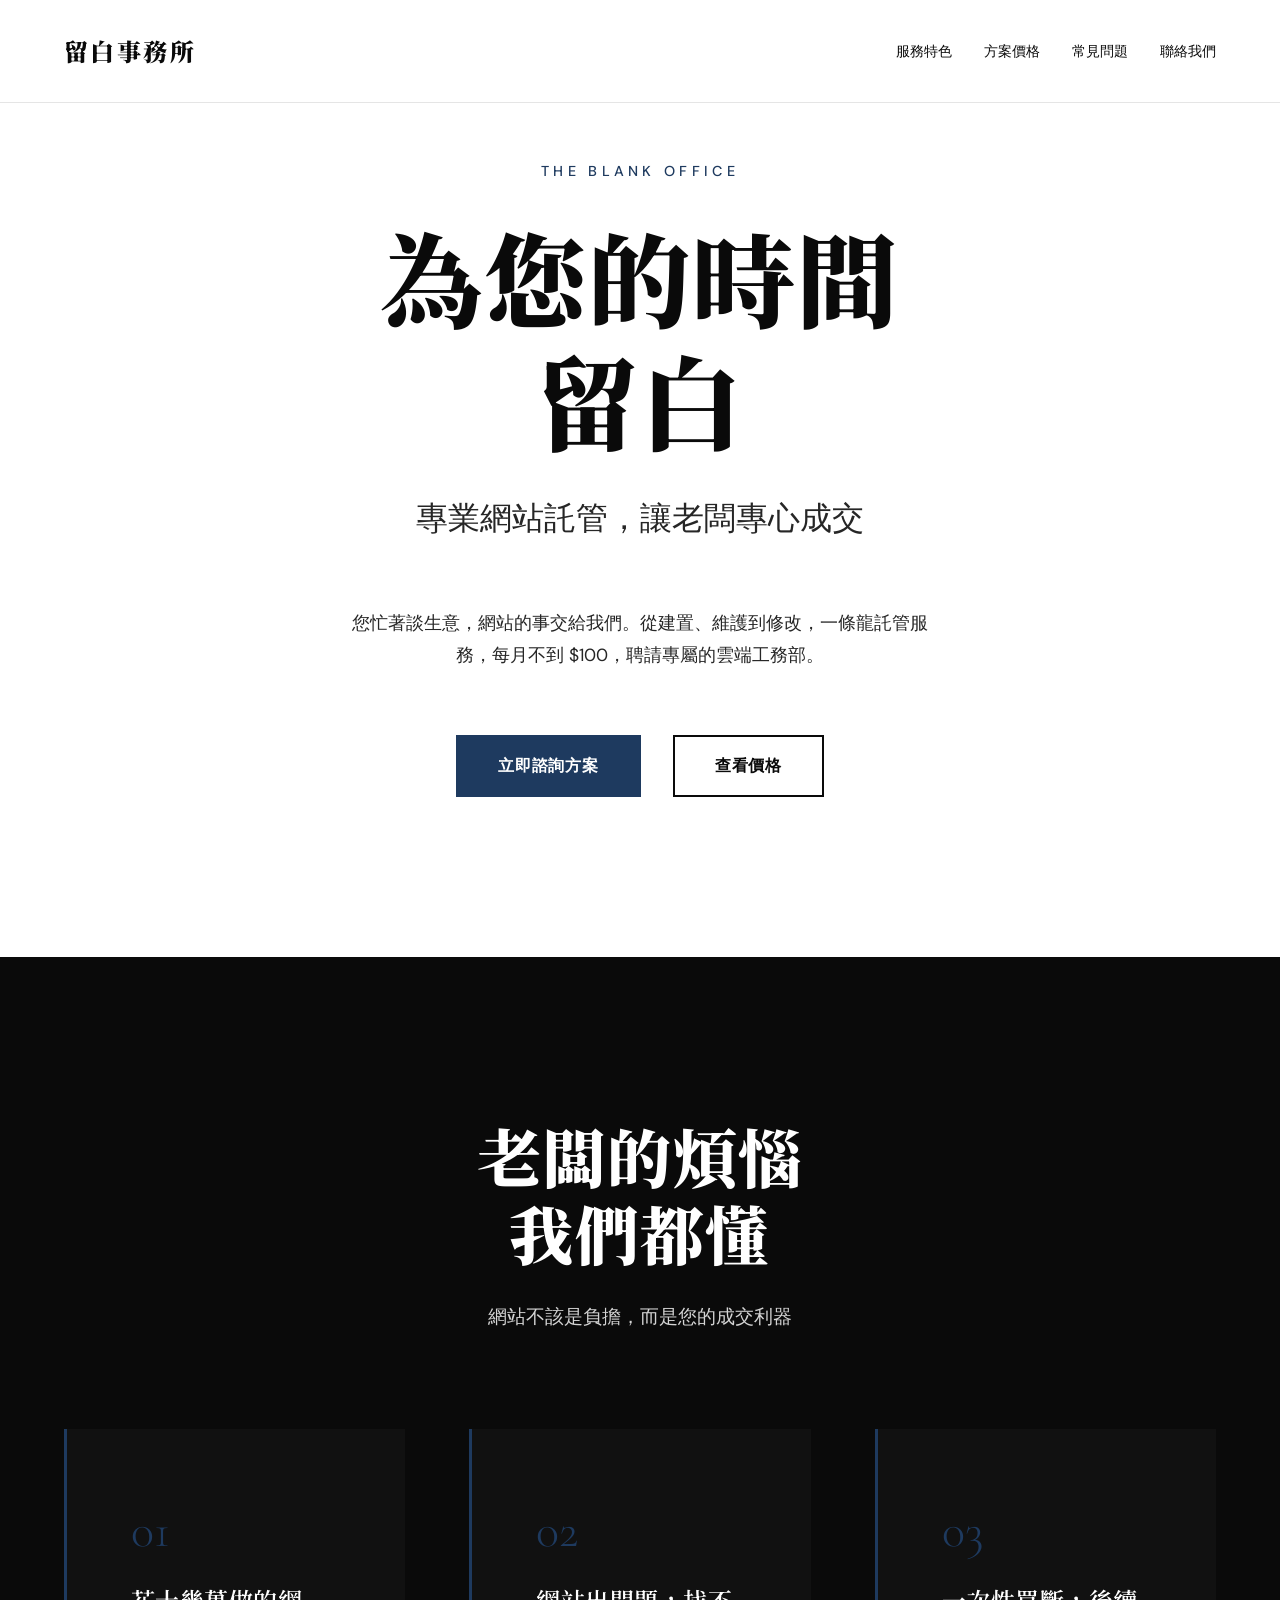
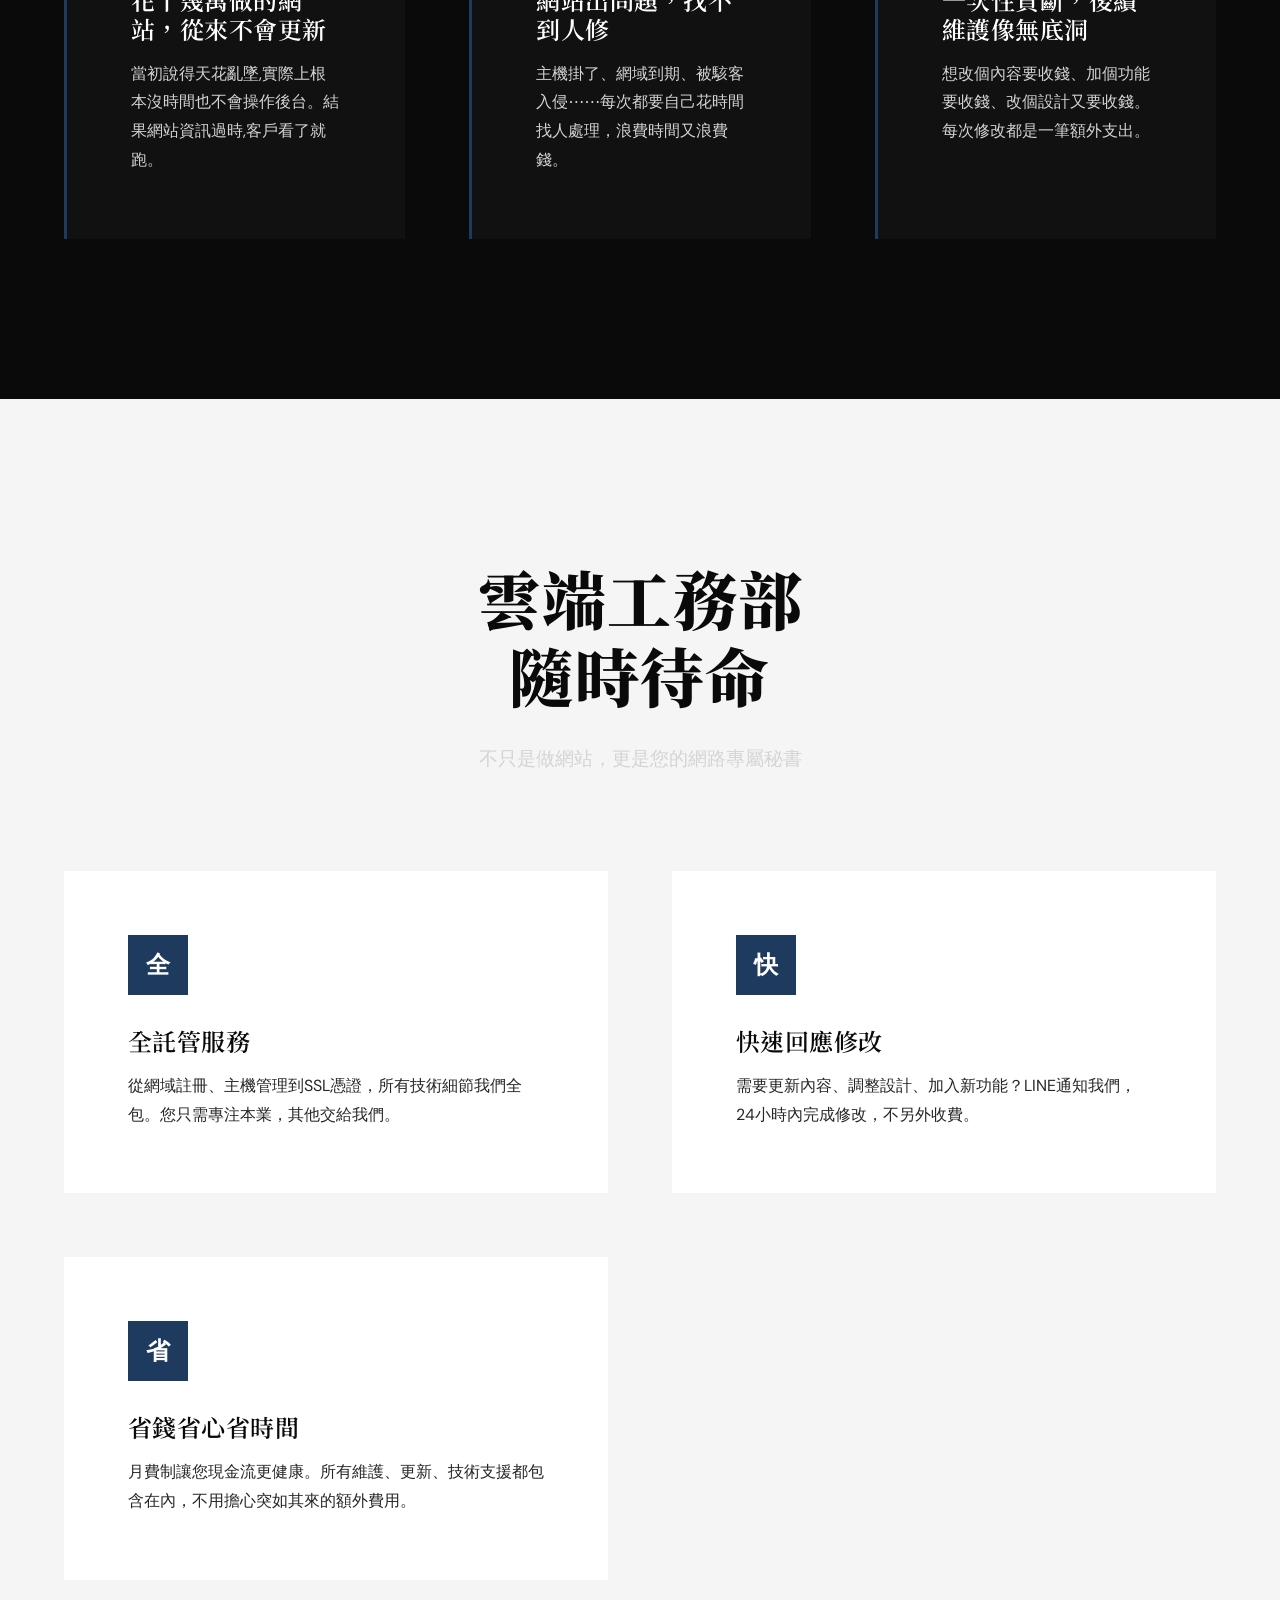
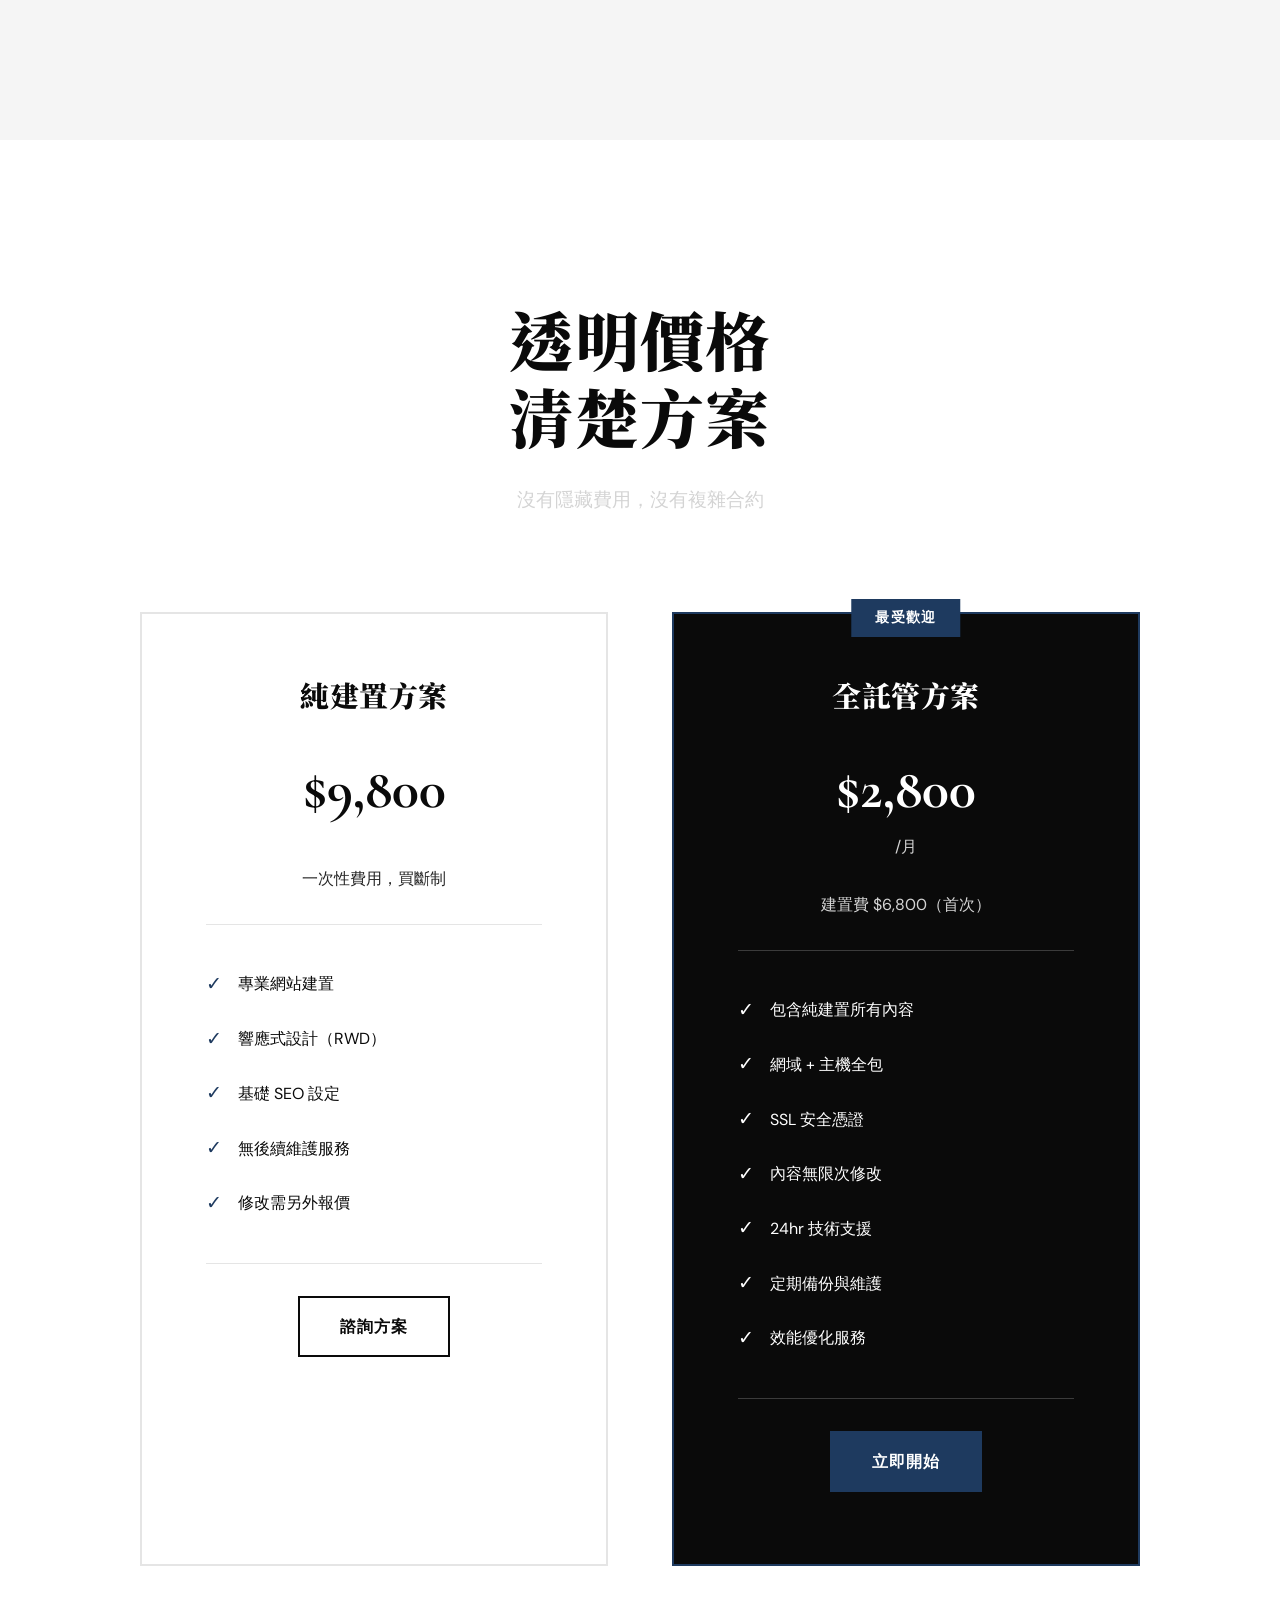
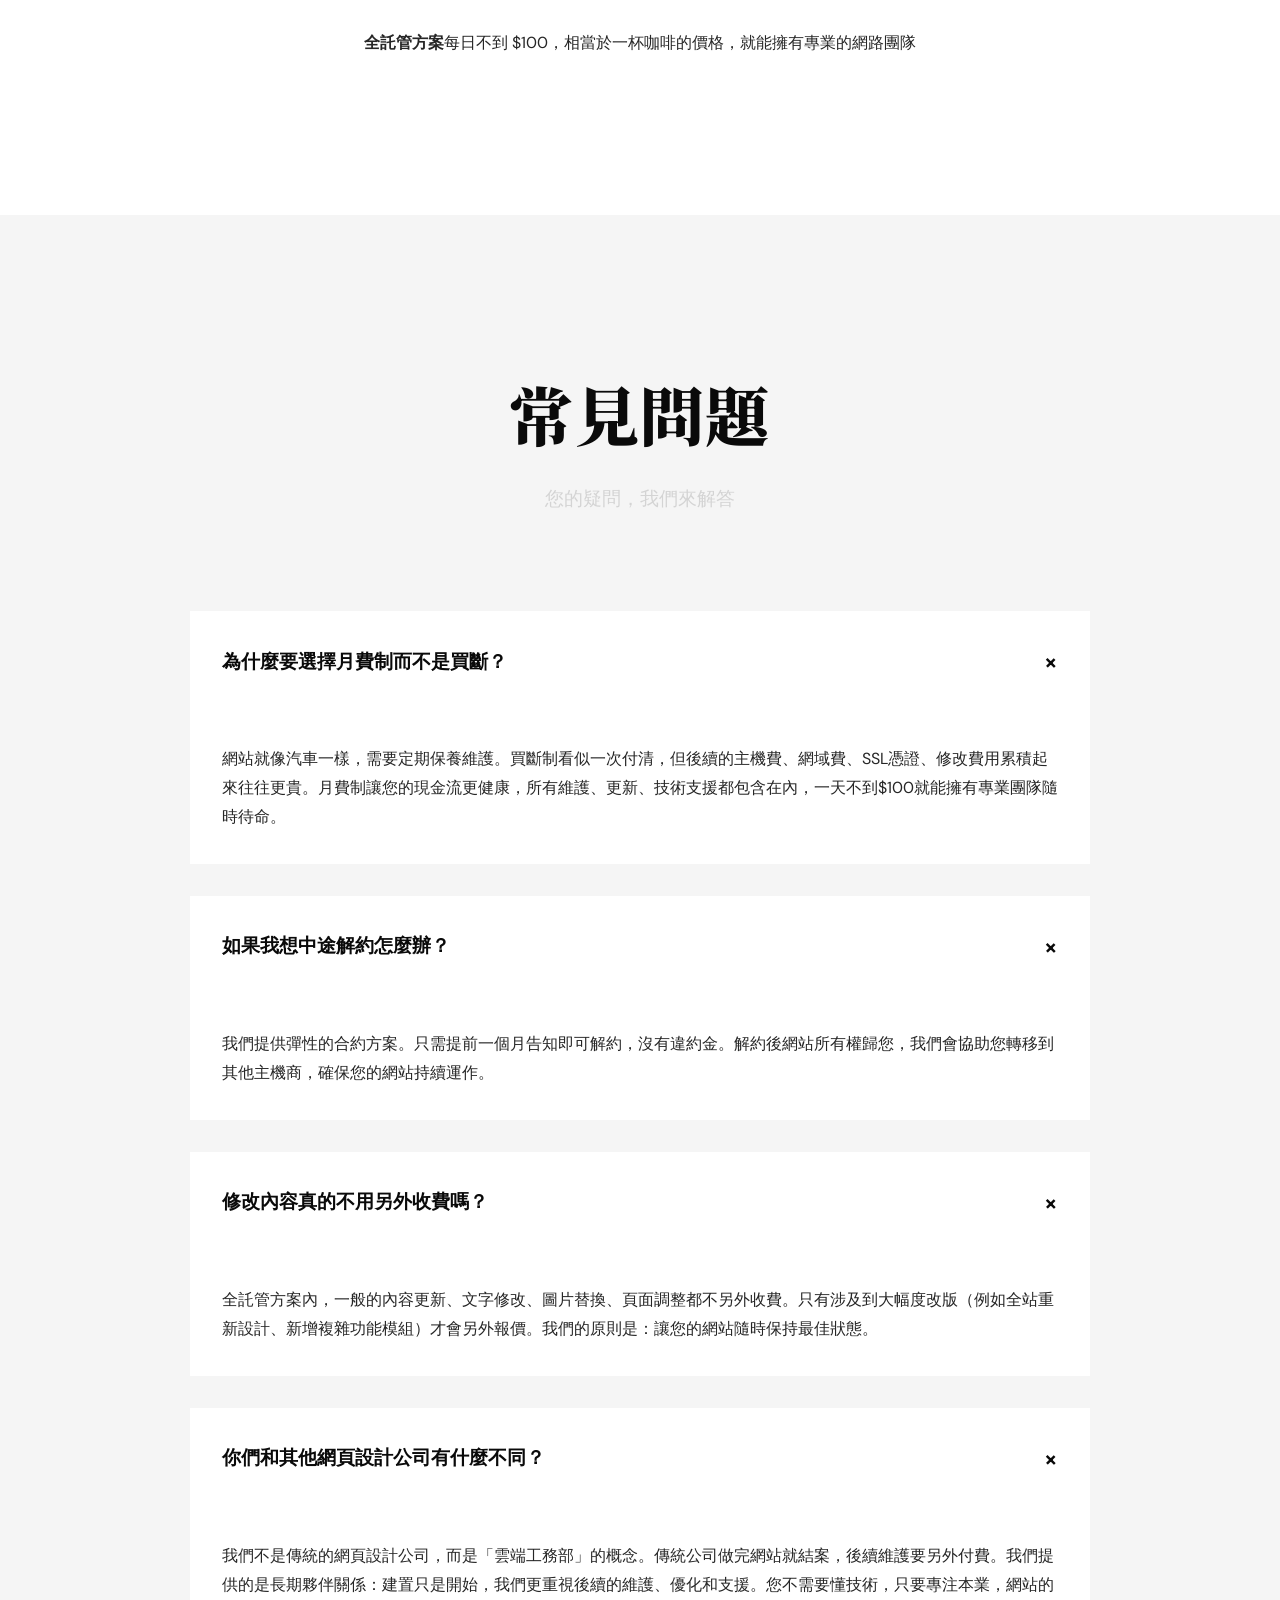
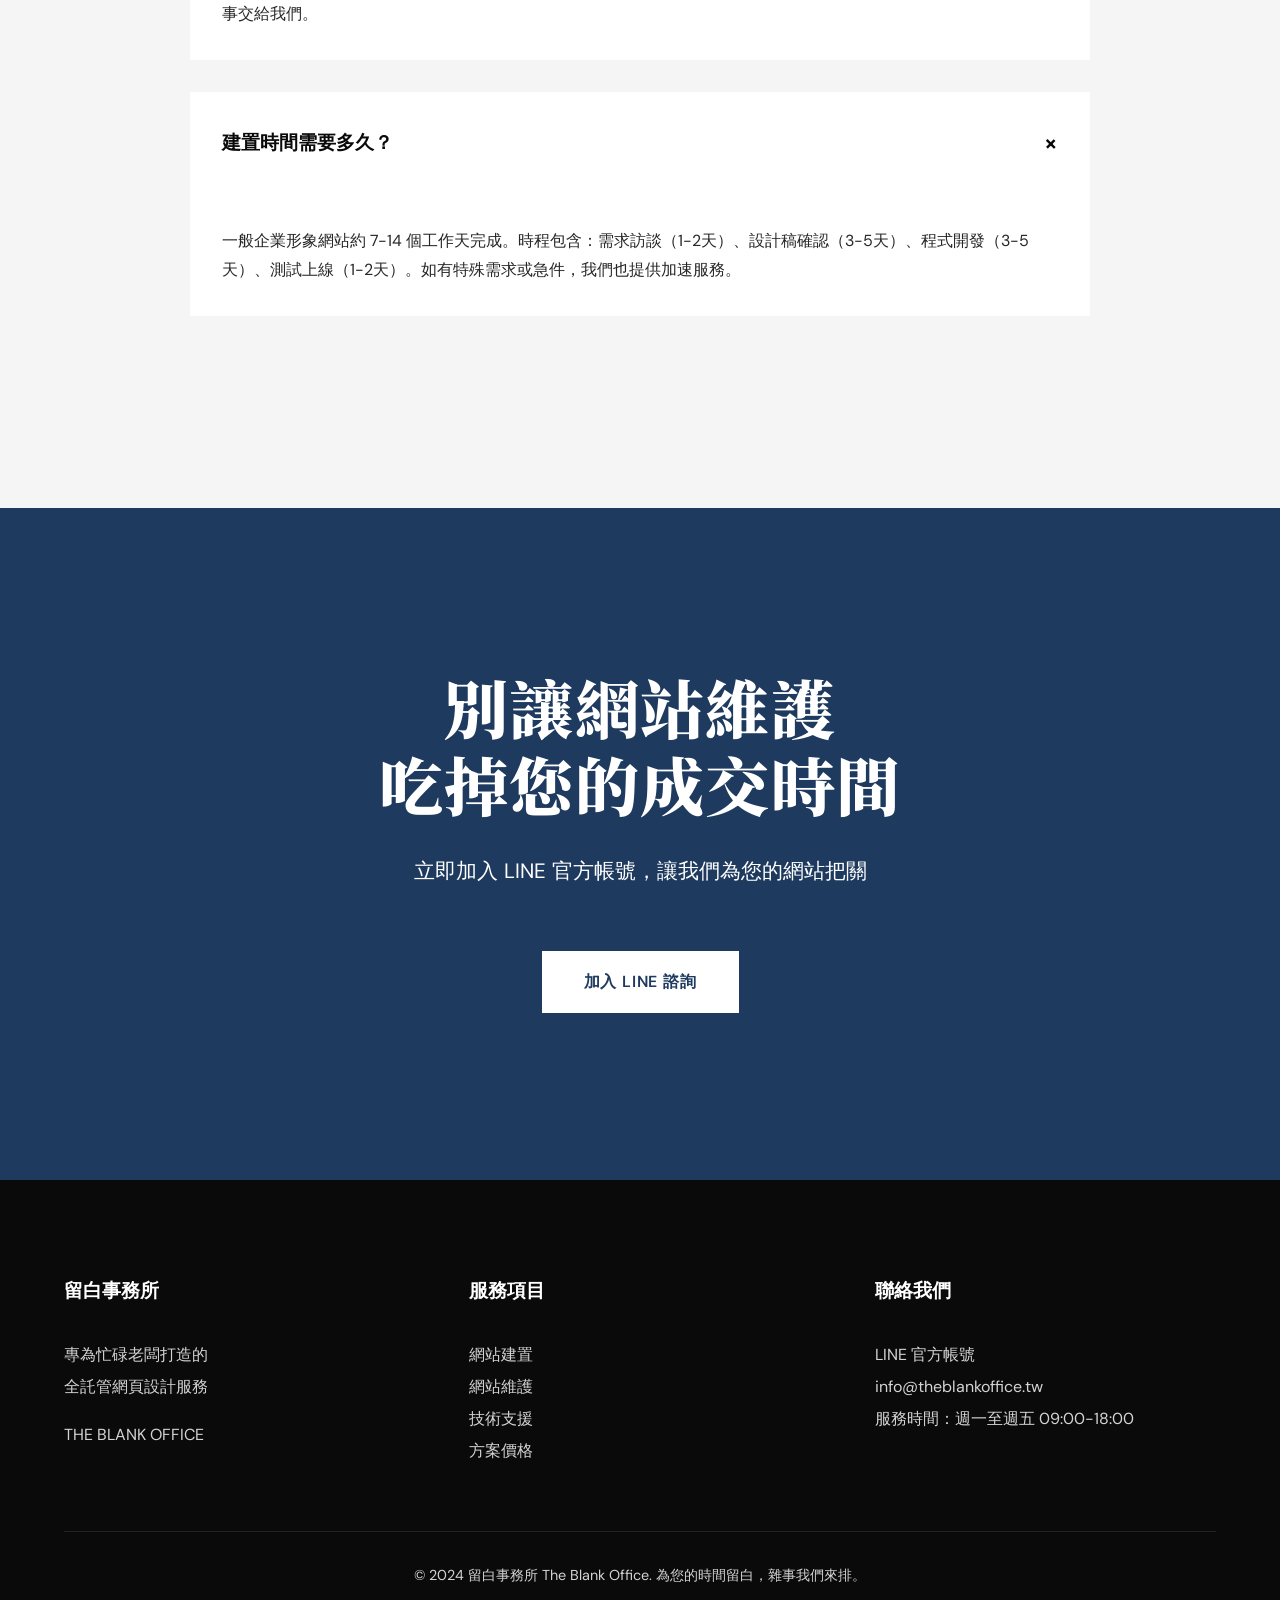
==== index.html @ f07aa5a8 "1 1" ====
<!DOCTYPE html>
<html lang="zh-TW">
<head>
    <meta charset="UTF-8">
    <meta name="viewport" content="width=device-width, initial-scale=1.0">
    <title>留白事務所 | 網頁設計 - 為您的時間留白</title>
    <meta name="description" content="專為忙碌老闆打造的全託管網頁設計服務。建置$6,800，月維護$2,800。您專注賺錢，網站雜事交給我們。">
    
    <!-- Fonts -->
    <link rel="preconnect" href="https://fonts.googleapis.com">
    <link rel="preconnect" href="https://fonts.gstatic.com" crossorigin>
    <link href="https://fonts.googleapis.com/css2?family=Cormorant+Garamond:wght@300;400;600&family=DM+Sans:wght@400;500;700&family=Noto+Serif+TC:wght@400;600;900&display=swap" rel="stylesheet">
    
    <style>
        :root {
            --color-white: #FFFFFF;
            --color-black: #0a0a0a;
            --color-gray-100: #f5f5f5;
            --color-gray-200: #e5e5e5;
            --color-gray-300: #d4d4d4;
            --color-gray-800: #262626;
            --color-navy: #1e3a5f;
            --color-navy-light: #2d5580;
            
            --font-display: 'Cormorant Garamond', 'Noto Serif TC', serif;
            --font-sans: 'DM Sans', system-ui, sans-serif;
            --font-zh: 'Noto Serif TC', serif;
            
            --spacing-xs: 0.5rem;
            --spacing-sm: 1rem;
            --spacing-md: 2rem;
            --spacing-lg: 4rem;
            --spacing-xl: 6rem;
            --spacing-2xl: 10rem;
        }
        
        * {
            margin: 0;
            padding: 0;
            box-sizing: border-box;
        }
        
        html {
            scroll-behavior: smooth;
        }
        
        body {
            font-family: var(--font-sans);
            background: var(--color-white);
            color: var(--color-black);
            line-height: 1.6;
            overflow-x: hidden;
        }
        
        /* Typography */
        h1, h2, h3 {
            font-family: var(--font-zh);
            font-weight: 900;
            line-height: 1.2;
            letter-spacing: 0.02em;
        }
        
        .serif {
            font-family: var(--font-display);
        }
        
        /* Navigation */
        nav {
            position: fixed;
            top: 0;
            left: 0;
            right: 0;
            z-index: 1000;
            padding: var(--spacing-md) var(--spacing-lg);
            background: var(--color-white);
            border-bottom: 1px solid var(--color-gray-200);
            backdrop-filter: blur(10px);
            background: rgba(255, 255, 255, 0.95);
            transition: all 0.3s ease;
        }
        
        nav.scrolled {
            padding: var(--spacing-sm) var(--spacing-lg);
            box-shadow: 0 2px 20px rgba(0, 0, 0, 0.05);
        }
        
        .nav-container {
            max-width: 1400px;
            margin: 0 auto;
            display: flex;
            justify-content: space-between;
            align-items: center;
        }
        
        .logo {
            font-size: 1.5rem;
            font-weight: 900;
            font-family: var(--font-zh);
            color: var(--color-black);
            text-decoration: none;
            letter-spacing: 0.1em;
        }
        
        .nav-links {
            display: flex;
            gap: var(--spacing-md);
            list-style: none;
        }
        
        .nav-links a {
            color: var(--color-black);
            text-decoration: none;
            font-size: 0.9rem;
            font-weight: 500;
            transition: color 0.3s ease;
            position: relative;
        }
        
        .nav-links a::after {
            content: '';
            position: absolute;
            bottom: -4px;
            left: 0;
            width: 0;
            height: 1px;
            background: var(--color-navy);
            transition: width 0.3s ease;
        }
        
        .nav-links a:hover::after {
            width: 100%;
        }
        
        /* Hero Section */
        .hero {
            min-height: 100vh;
            display: flex;
            align-items: center;
            justify-content: center;
            padding: var(--spacing-2xl) var(--spacing-lg);
            position: relative;
            background: var(--color-white);
        }
        
        .hero-content {
            max-width: 1200px;
            text-align: center;
            animation: fadeInUp 1.2s ease;
        }
        
        .hero-subtitle {
            font-size: 0.9rem;
            letter-spacing: 0.3em;
            text-transform: uppercase;
            color: var(--color-navy);
            margin-bottom: var(--spacing-md);
            font-weight: 500;
            opacity: 0;
            animation: fadeIn 1s ease 0.3s forwards;
        }
        
        .hero h1 {
            font-size: clamp(3rem, 8vw, 7rem);
            margin-bottom: var(--spacing-md);
            opacity: 0;
            animation: fadeIn 1s ease 0.6s forwards;
        }
        
        .hero-tagline {
            font-size: clamp(1.2rem, 2.5vw, 2rem);
            color: var(--color-gray-800);
            margin-bottom: var(--spacing-lg);
            font-weight: 300;
            max-width: 800px;
            margin-left: auto;
            margin-right: auto;
            opacity: 0;
            animation: fadeIn 1s ease 0.9s forwards;
        }
        
        .hero-description {
            font-size: 1.1rem;
            color: var(--color-gray-800);
            max-width: 600px;
            margin: 0 auto var(--spacing-lg);
            line-height: 1.8;
            opacity: 0;
            animation: fadeIn 1s ease 1.2s forwards;
        }
        
        .cta-container {
            display: flex;
            gap: var(--spacing-md);
            justify-content: center;
            flex-wrap: wrap;
            opacity: 0;
            animation: fadeIn 1s ease 1.5s forwards;
        }
        
        .btn {
            padding: 1rem 2.5rem;
            font-size: 1rem;
            font-weight: 600;
            text-decoration: none;
            border-radius: 0;
            transition: all 0.4s ease;
            display: inline-block;
            position: relative;
            overflow: hidden;
            letter-spacing: 0.05em;
        }
        
        .btn-primary {
            background: var(--color-navy);
            color: var(--color-white);
            border: 2px solid var(--color-navy);
        }
        
        .btn-primary::before {
            content: '';
            position: absolute;
            top: 0;
            left: -100%;
            width: 100%;
            height: 100%;
            background: var(--color-black);
            transition: left 0.4s ease;
            z-index: -1;
        }
        
        .btn-primary:hover::before {
            left: 0;
        }
        
        .btn-secondary {
            background: transparent;
            color: var(--color-black);
            border: 2px solid var(--color-black);
        }
        
        .btn-secondary:hover {
            background: var(--color-black);
            color: var(--color-white);
        }
        
        /* Pain Points Section */
        .pain-points {
            padding: var(--spacing-2xl) var(--spacing-lg);
            background: var(--color-black);
            color: var(--color-white);
        }
        
        .section-container {
            max-width: 1200px;
            margin: 0 auto;
        }
        
        .section-header {
            text-align: center;
            margin-bottom: var(--spacing-xl);
        }
        
        .section-title {
            font-size: clamp(2.5rem, 5vw, 4rem);
            margin-bottom: var(--spacing-md);
        }
        
        .section-subtitle {
            font-size: 1.2rem;
            color: var(--color-gray-300);
            max-width: 700px;
            margin: 0 auto;
        }
        
        .pain-grid {
            display: grid;
            grid-template-columns: repeat(auto-fit, minmax(300px, 1fr));
            gap: var(--spacing-lg);
            margin-top: var(--spacing-xl);
        }
        
        .pain-item {
            padding: var(--spacing-lg);
            background: rgba(255, 255, 255, 0.03);
            border-left: 3px solid var(--color-navy);
            transition: all 0.3s ease;
        }
        
        .pain-item:hover {
            background: rgba(255, 255, 255, 0.06);
            transform: translateX(10px);
        }
        
        .pain-number {
            font-family: var(--font-display);
            font-size: 3rem;
            font-weight: 300;
            color: var(--color-navy);
            margin-bottom: var(--spacing-sm);
        }
        
        .pain-item h3 {
            font-size: 1.5rem;
            margin-bottom: var(--spacing-sm);
            font-weight: 600;
        }
        
        .pain-item p {
            color: var(--color-gray-300);
            line-height: 1.8;
        }
        
        /* Features Section */
        .features {
            padding: var(--spacing-2xl) var(--spacing-lg);
            background: var(--color-gray-100);
        }
        
        .features-grid {
            display: grid;
            grid-template-columns: repeat(auto-fit, minmax(350px, 1fr));
            gap: var(--spacing-lg);
            margin-top: var(--spacing-xl);
        }
        
        .feature-card {
            background: var(--color-white);
            padding: var(--spacing-lg);
            position: relative;
            transition: all 0.4s ease;
        }
        
        .feature-card::before {
            content: '';
            position: absolute;
            top: 0;
            left: 0;
            width: 3px;
            height: 0;
            background: var(--color-navy);
            transition: height 0.4s ease;
        }
        
        .feature-card:hover::before {
            height: 100%;
        }
        
        .feature-card:hover {
            transform: translateY(-5px);
            box-shadow: 0 20px 40px rgba(0, 0, 0, 0.1);
        }
        
        .feature-icon {
            width: 60px;
            height: 60px;
            background: var(--color-navy);
            color: var(--color-white);
            display: flex;
            align-items: center;
            justify-content: center;
            font-size: 1.5rem;
            margin-bottom: var(--spacing-md);
            font-weight: 900;
        }
        
        .feature-card h3 {
            font-size: 1.5rem;
            margin-bottom: var(--spacing-sm);
            font-weight: 600;
        }
        
        .feature-card p {
            color: var(--color-gray-800);
            line-height: 1.8;
        }
        
        /* Pricing Section */
        .pricing {
            padding: var(--spacing-2xl) var(--spacing-lg);
            background: var(--color-white);
        }
        
        .pricing-grid {
            display: grid;
            grid-template-columns: repeat(auto-fit, minmax(320px, 1fr));
            gap: var(--spacing-lg);
            margin-top: var(--spacing-xl);
            max-width: 1000px;
            margin-left: auto;
            margin-right: auto;
        }
        
        .pricing-card {
            background: var(--color-white);
            border: 2px solid var(--color-gray-200);
            padding: var(--spacing-lg);
            position: relative;
            transition: all 0.4s ease;
        }
        
        .pricing-card.featured {
            border-color: var(--color-navy);
            background: var(--color-black);
            color: var(--color-white);
            transform: scale(1.05);
        }
        
        .pricing-card:hover {
            border-color: var(--color-navy);
            box-shadow: 0 20px 60px rgba(0, 0, 0, 0.15);
        }
        
        .pricing-badge {
            position: absolute;
            top: -15px;
            left: 50%;
            transform: translateX(-50%);
            background: var(--color-navy);
            color: var(--color-white);
            padding: 0.5rem 1.5rem;
            font-size: 0.85rem;
            font-weight: 600;
            letter-spacing: 0.1em;
        }
        
        .pricing-card h3 {
            font-size: 1.8rem;
            margin-bottom: var(--spacing-sm);
            text-align: center;
        }
        
        .pricing-amount {
            text-align: center;
            margin: var(--spacing-md) 0;
        }
        
        .price-main {
            font-size: 3.5rem;
            font-weight: 900;
            font-family: var(--font-display);
        }
        
        .price-period {
            font-size: 1rem;
            color: var(--color-gray-800);
        }
        
        .pricing-card.featured .price-period {
            color: var(--color-gray-300);
        }
        
        .price-setup {
            text-align: center;
            font-size: 1rem;
            color: var(--color-gray-800);
            margin-bottom: var(--spacing-md);
        }
        
        .pricing-card.featured .price-setup {
            color: var(--color-gray-300);
        }
        
        .pricing-features {
            list-style: none;
            margin: var(--spacing-md) 0;
            padding: var(--spacing-md) 0;
            border-top: 1px solid var(--color-gray-200);
            border-bottom: 1px solid var(--color-gray-200);
        }
        
        .pricing-card.featured .pricing-features {
            border-color: rgba(255, 255, 255, 0.2);
        }
        
        .pricing-features li {
            padding: 0.75rem 0;
            display: flex;
            align-items: center;
            gap: var(--spacing-sm);
        }
        
        .pricing-features li::before {
            content: '✓';
            color: var(--color-navy);
            font-weight: bold;
            font-size: 1.2rem;
        }
        
        .pricing-card.featured .pricing-features li::before {
            color: var(--color-white);
        }
        
        .pricing-cta {
            margin-top: var(--spacing-md);
            text-align: center;
        }
        
        /* FAQ Section */
        .faq {
            padding: var(--spacing-2xl) var(--spacing-lg);
            background: var(--color-gray-100);
        }
        
        .faq-container {
            max-width: 900px;
            margin: 0 auto;
        }
        
        .faq-item {
            background: var(--color-white);
            margin-bottom: var(--spacing-md);
            overflow: hidden;
        }
        
        .faq-question {
            padding: var(--spacing-md);
            font-size: 1.2rem;
            font-weight: 600;
            cursor: pointer;
            display: flex;
            justify-content: space-between;
            align-items: center;
            transition: all 0.3s ease;
            user-select: none;
        }
        
        .faq-question:hover {
            background: var(--color-gray-100);
        }
        
        .faq-toggle {
            font-size: 1.5rem;
            transition: transform 0.3s ease;
        }
        
        .faq-item.active .faq-toggle {
            transform: rotate(45deg);
        }
        
        .faq-answer {
            max-height: 0;
            overflow: hidden;
            transition: max-height 0.3s ease, padding 0.3s ease;
            padding: 0 var(--spacing-md);
            color: var(--color-gray-800);
            line-height: 1.8;
        }
        
        .faq-item.active .faq-answer {
            max-height: 500px;
            padding: var(--spacing-md);
        }
        
        /* CTA Section */
        .cta-section {
            padding: var(--spacing-2xl) var(--spacing-lg);
            background: var(--color-navy);
            color: var(--color-white);
            text-align: center;
        }
        
        .cta-section h2 {
            font-size: clamp(2.5rem, 5vw, 4rem);
            margin-bottom: var(--spacing-md);
        }
        
        .cta-section p {
            font-size: 1.3rem;
            margin-bottom: var(--spacing-lg);
            max-width: 700px;
            margin-left: auto;
            margin-right: auto;
        }
        
        .btn-white {
            background: var(--color-white);
            color: var(--color-navy);
            border: 2px solid var(--color-white);
        }
        
        .btn-white:hover {
            background: transparent;
            color: var(--color-white);
        }
        
        /* Footer */
        footer {
            background: var(--color-black);
            color: var(--color-white);
            padding: var(--spacing-xl) var(--spacing-lg) var(--spacing-md);
        }
        
        .footer-content {
            max-width: 1200px;
            margin: 0 auto;
            display: grid;
            grid-template-columns: repeat(auto-fit, minmax(250px, 1fr));
            gap: var(--spacing-lg);
            margin-bottom: var(--spacing-lg);
        }
        
        .footer-section h4 {
            font-size: 1.2rem;
            margin-bottom: var(--spacing-md);
            font-weight: 600;
        }
        
        .footer-section p,
        .footer-section a {
            color: var(--color-gray-300);
            text-decoration: none;
            line-height: 2;
            transition: color 0.3s ease;
        }
        
        .footer-section a:hover {
            color: var(--color-white);
        }
        
        .footer-bottom {
            text-align: center;
            padding-top: var(--spacing-md);
            border-top: 1px solid rgba(255, 255, 255, 0.1);
            color: var(--color-gray-300);
            font-size: 0.9rem;
        }
        
        /* Animations */
        @keyframes fadeIn {
            from {
                opacity: 0;
                transform: translateY(20px);
            }
            to {
                opacity: 1;
                transform: translateY(0);
            }
        }
        
        @keyframes fadeInUp {
            from {
                opacity: 0;
                transform: translateY(30px);
            }
            to {
                opacity: 1;
                transform: translateY(0);
            }
        }
        
        /* Scroll Reveal */
        .reveal {
            opacity: 0;
            transform: translateY(50px);
            transition: all 0.8s ease;
        }
        
        .reveal.active {
            opacity: 1;
            transform: translateY(0);
        }
        
        /* Responsive */
        @media (max-width: 768px) {
            :root {
                --spacing-lg: 2rem;
                --spacing-xl: 3rem;
                --spacing-2xl: 5rem;
            }
            
            nav {
                padding: var(--spacing-sm) var(--spacing-md);
            }
            
            .nav-links {
                display: none;
            }
            
            .hero {
                padding: var(--spacing-xl) var(--spacing-md);
            }
            
            .pricing-card.featured {
                transform: scale(1);
            }
            
            .pain-grid,
            .features-grid,
            .pricing-grid {
                grid-template-columns: 1fr;
            }
        }
    </style>
</head>
<body>
    <!-- Navigation -->
    <nav id="navbar">
        <div class="nav-container">
            <a href="#" class="logo">留白事務所</a>
            <ul class="nav-links">
                <li><a href="#features">服務特色</a></li>
                <li><a href="#pricing">方案價格</a></li>
                <li><a href="#faq">常見問題</a></li>
                <li><a href="https://lin.ee/KaZ8bgl" target="_blank">聯絡我們</a></li>
            </ul>
        </div>
    </nav>

    <!-- Hero Section -->
    <section class="hero">
        <div class="hero-content">
            <div class="hero-subtitle">The Blank Office</div>
            <h1>為您的時間<br>留白</h1>
            <p class="hero-tagline">專業網站託管，讓老闆專心成交</p>
            <p class="hero-description">
                您忙著談生意，網站的事交給我們。從建置、維護到修改，一條龍託管服務，每月不到 $100，聘請專屬的雲端工務部。
            </p>
            <div class="cta-container">
                <a href="https://lin.ee/KaZ8bgl" class="btn btn-primary" target="_blank">立即諮詢方案</a>
                <a href="#pricing" class="btn btn-secondary">查看價格</a>
            </div>
        </div>
    </section>

    <!-- Pain Points -->
    <section class="pain-points">
        <div class="section-container">
            <div class="section-header">
                <h2 class="section-title">老闆的煩惱<br>我們都懂</h2>
                <p class="section-subtitle">網站不該是負擔，而是您的成交利器</p>
            </div>
            <div class="pain-grid">
                <div class="pain-item reveal">
                    <div class="pain-number serif">01</div>
                    <h3>花十幾萬做的網站，從來不會更新</h3>
                    <p>當初說得天花亂墜,實際上根本沒時間也不會操作後台。結果網站資訊過時,客戶看了就跑。</p>
                </div>
                <div class="pain-item reveal">
                    <div class="pain-number serif">02</div>
                    <h3>網站出問題，找不到人修</h3>
                    <p>主機掛了、網域到期、被駭客入侵⋯⋯每次都要自己花時間找人處理，浪費時間又浪費錢。</p>
                </div>
                <div class="pain-item reveal">
                    <div class="pain-number serif">03</div>
                    <h3>一次性買斷，後續維護像無底洞</h3>
                    <p>想改個內容要收錢、加個功能要收錢、改個設計又要收錢。每次修改都是一筆額外支出。</p>
                </div>
            </div>
        </div>
    </section>

    <!-- Features -->
    <section class="features" id="features">
        <div class="section-container">
            <div class="section-header">
                <h2 class="section-title">雲端工務部<br>隨時待命</h2>
                <p class="section-subtitle">不只是做網站，更是您的網路專屬秘書</p>
            </div>
            <div class="features-grid">
                <div class="feature-card reveal">
                    <div class="feature-icon">全</div>
                    <h3>全託管服務</h3>
                    <p>從網域註冊、主機管理到SSL憑證，所有技術細節我們全包。您只需專注本業，其他交給我們。</p>
                </div>
                <div class="feature-card reveal">
                    <div class="feature-icon">快</div>
                    <h3>快速回應修改</h3>
                    <p>需要更新內容、調整設計、加入新功能？LINE通知我們，24小時內完成修改，不另外收費。</p>
                </div>
                <div class="feature-card reveal">
                    <div class="feature-icon">省</div>
                    <h3>省錢省心省時間</h3>
                    <p>月費制讓您現金流更健康。所有維護、更新、技術支援都包含在內，不用擔心突如其來的額外費用。</p>
                </div>
            </div>
        </div>
    </section>

    <!-- Pricing -->
    <section class="pricing" id="pricing">
        <div class="section-container">
            <div class="section-header">
                <h2 class="section-title">透明價格<br>清楚方案</h2>
                <p class="section-subtitle">沒有隱藏費用，沒有複雜合約</p>
            </div>
            <div class="pricing-grid">
                <div class="pricing-card reveal">
                    <h3>純建置方案</h3>
                    <div class="pricing-amount">
                        <div class="price-main">$9,800</div>
                    </div>
                    <div class="price-setup">一次性費用，買斷制</div>
                    <ul class="pricing-features">
                        <li>專業網站建置</li>
                        <li>響應式設計（RWD）</li>
                        <li>基礎 SEO 設定</li>
                        <li>無後續維護服務</li>
                        <li>修改需另外報價</li>
                    </ul>
                    <div class="pricing-cta">
                        <a href="https://lin.ee/KaZ8bgl" class="btn btn-secondary" target="_blank">諮詢方案</a>
                    </div>
                </div>
                
                <div class="pricing-card featured reveal">
                    <div class="pricing-badge">最受歡迎</div>
                    <h3>全託管方案</h3>
                    <div class="pricing-amount">
                        <div class="price-main">$2,800</div>
                        <div class="price-period">/月</div>
                    </div>
                    <div class="price-setup">建置費 $6,800（首次）</div>
                    <ul class="pricing-features">
                        <li>包含純建置所有內容</li>
                        <li>網域 + 主機全包</li>
                        <li>SSL 安全憑證</li>
                        <li>內容無限次修改</li>
                        <li>24hr 技術支援</li>
                        <li>定期備份與維護</li>
                        <li>效能優化服務</li>
                    </ul>
                    <div class="pricing-cta">
                        <a href="https://lin.ee/KaZ8bgl" class="btn btn-primary" target="_blank">立即開始</a>
                    </div>
                </div>
            </div>
            <div style="text-align: center; margin-top: var(--spacing-lg); color: var(--color-gray-800);">
                <p><strong>全託管方案</strong>每日不到 $100，相當於一杯咖啡的價格，就能擁有專業的網路團隊</p>
            </div>
        </div>
    </section>

    <!-- FAQ -->
    <section class="faq" id="faq">
        <div class="section-container">
            <div class="section-header">
                <h2 class="section-title">常見問題</h2>
                <p class="section-subtitle">您的疑問，我們來解答</p>
            </div>
            <div class="faq-container">
                <div class="faq-item reveal">
                    <div class="faq-question">
                        <span>為什麼要選擇月費制而不是買斷？</span>
                        <span class="faq-toggle">+</span>
                    </div>
                    <div class="faq-answer">
                        網站就像汽車一樣，需要定期保養維護。買斷制看似一次付清，但後續的主機費、網域費、SSL憑證、修改費用累積起來往往更貴。月費制讓您的現金流更健康，所有維護、更新、技術支援都包含在內，一天不到$100就能擁有專業團隊隨時待命。
                    </div>
                </div>
                
                <div class="faq-item reveal">
                    <div class="faq-question">
                        <span>如果我想中途解約怎麼辦？</span>
                        <span class="faq-toggle">+</span>
                    </div>
                    <div class="faq-answer">
                        我們提供彈性的合約方案。只需提前一個月告知即可解約，沒有違約金。解約後網站所有權歸您，我們會協助您轉移到其他主機商，確保您的網站持續運作。
                    </div>
                </div>
                
                <div class="faq-item reveal">
                    <div class="faq-question">
                        <span>修改內容真的不用另外收費嗎？</span>
                        <span class="faq-toggle">+</span>
                    </div>
                    <div class="faq-answer">
                        全託管方案內，一般的內容更新、文字修改、圖片替換、頁面調整都不另外收費。只有涉及到大幅度改版（例如全站重新設計、新增複雜功能模組）才會另外報價。我們的原則是：讓您的網站隨時保持最佳狀態。
                    </div>
                </div>
                
                <div class="faq-item reveal">
                    <div class="faq-question">
                        <span>你們和其他網頁設計公司有什麼不同？</span>
                        <span class="faq-toggle">+</span>
                    </div>
                    <div class="faq-answer">
                        我們不是傳統的網頁設計公司，而是「雲端工務部」的概念。傳統公司做完網站就結案，後續維護要另外付費。我們提供的是長期夥伴關係：建置只是開始，我們更重視後續的維護、優化和支援。您不需要懂技術，只要專注本業，網站的事交給我們。
                    </div>
                </div>
                
                <div class="faq-item reveal">
                    <div class="faq-question">
                        <span>建置時間需要多久？</span>
                        <span class="faq-toggle">+</span>
                    </div>
                    <div class="faq-answer">
                        一般企業形象網站約 7-14 個工作天完成。時程包含：需求訪談（1-2天）、設計稿確認（3-5天）、程式開發（3-5天）、測試上線（1-2天）。如有特殊需求或急件，我們也提供加速服務。
                    </div>
                </div>
            </div>
        </div>
    </section>

    <!-- CTA Section -->
    <section class="cta-section">
        <div class="section-container">
            <h2>別讓網站維護<br>吃掉您的成交時間</h2>
            <p>立即加入 LINE 官方帳號，讓我們為您的網站把關</p>
            <a href="https://lin.ee/KaZ8bgl" class="btn btn-white" target="_blank">加入 LINE 諮詢</a>
        </div>
    </section>

    <!-- Footer -->
    <footer>
        <div class="footer-content">
            <div class="footer-section">
                <h4>留白事務所</h4>
                <p>專為忙碌老闆打造的<br>全託管網頁設計服務</p>
                <p style="margin-top: 1rem;">THE BLANK OFFICE</p>
            </div>
            <div class="footer-section">
                <h4>服務項目</h4>
                <p><a href="#features">網站建置</a></p>
                <p><a href="#features">網站維護</a></p>
                <p><a href="#features">技術支援</a></p>
                <p><a href="#pricing">方案價格</a></p>
            </div>
            <div class="footer-section">
                <h4>聯絡我們</h4>
                <p><a href="https://lin.ee/KaZ8bgl" target="_blank">LINE 官方帳號</a></p>
                <p><a href="mailto:info@theblankoffice.tw">info@theblankoffice.tw</a></p>
                <p>服務時間：週一至週五 09:00-18:00</p>
            </div>
        </div>
        <div class="footer-bottom">
            <p>&copy; 2024 留白事務所 The Blank Office. 為您的時間留白，雜事我們來排。</p>
        </div>
    </footer>

    <script>
        // Navbar scroll effect
        window.addEventListener('scroll', function() {
            const navbar = document.getElementById('navbar');
            if (window.scrollY > 50) {
                navbar.classList.add('scrolled');
            } else {
                navbar.classList.remove('scrolled');
            }
        });

        // Scroll reveal animation
        function reveal() {
            const reveals = document.querySelectorAll('.reveal');
            
            for (let i = 0; i < reveals.length; i++) {
                const windowHeight = window.innerHeight;
                const elementTop = reveals[i].getBoundingClientRect().top;
                const elementVisible = 150;
                
                if (elementTop < windowHeight - elementVisible) {
                    reveals[i].classList.add('active');
                }
            }
        }

        window.addEventListener('scroll', reveal);
        reveal(); // Trigger on load

        // FAQ Accordion
        const faqItems = document.querySelectorAll('.faq-item');
        
        faqItems.forEach(item => {
            const question = item.querySelector('.faq-question');
            
            question.addEventListener('click', () => {
                // Close other items
                faqItems.forEach(otherItem => {
                    if (otherItem !== item) {
                        otherItem.classList.remove('active');
                    }
                });
                
                // Toggle current item
                item.classList.toggle('active');
            });
        });

        // Smooth scroll for anchor links
        document.querySelectorAll('a[href^="#"]').forEach(anchor => {
            anchor.addEventListener('click', function (e) {
                e.preventDefault();
                const target = document.querySelector(this.getAttribute('href'));
                if (target) {
                    target.scrollIntoView({
                        behavior: 'smooth',
                        block: 'start'
                    });
                }
            });
        });
    </script>
</body>
</html>
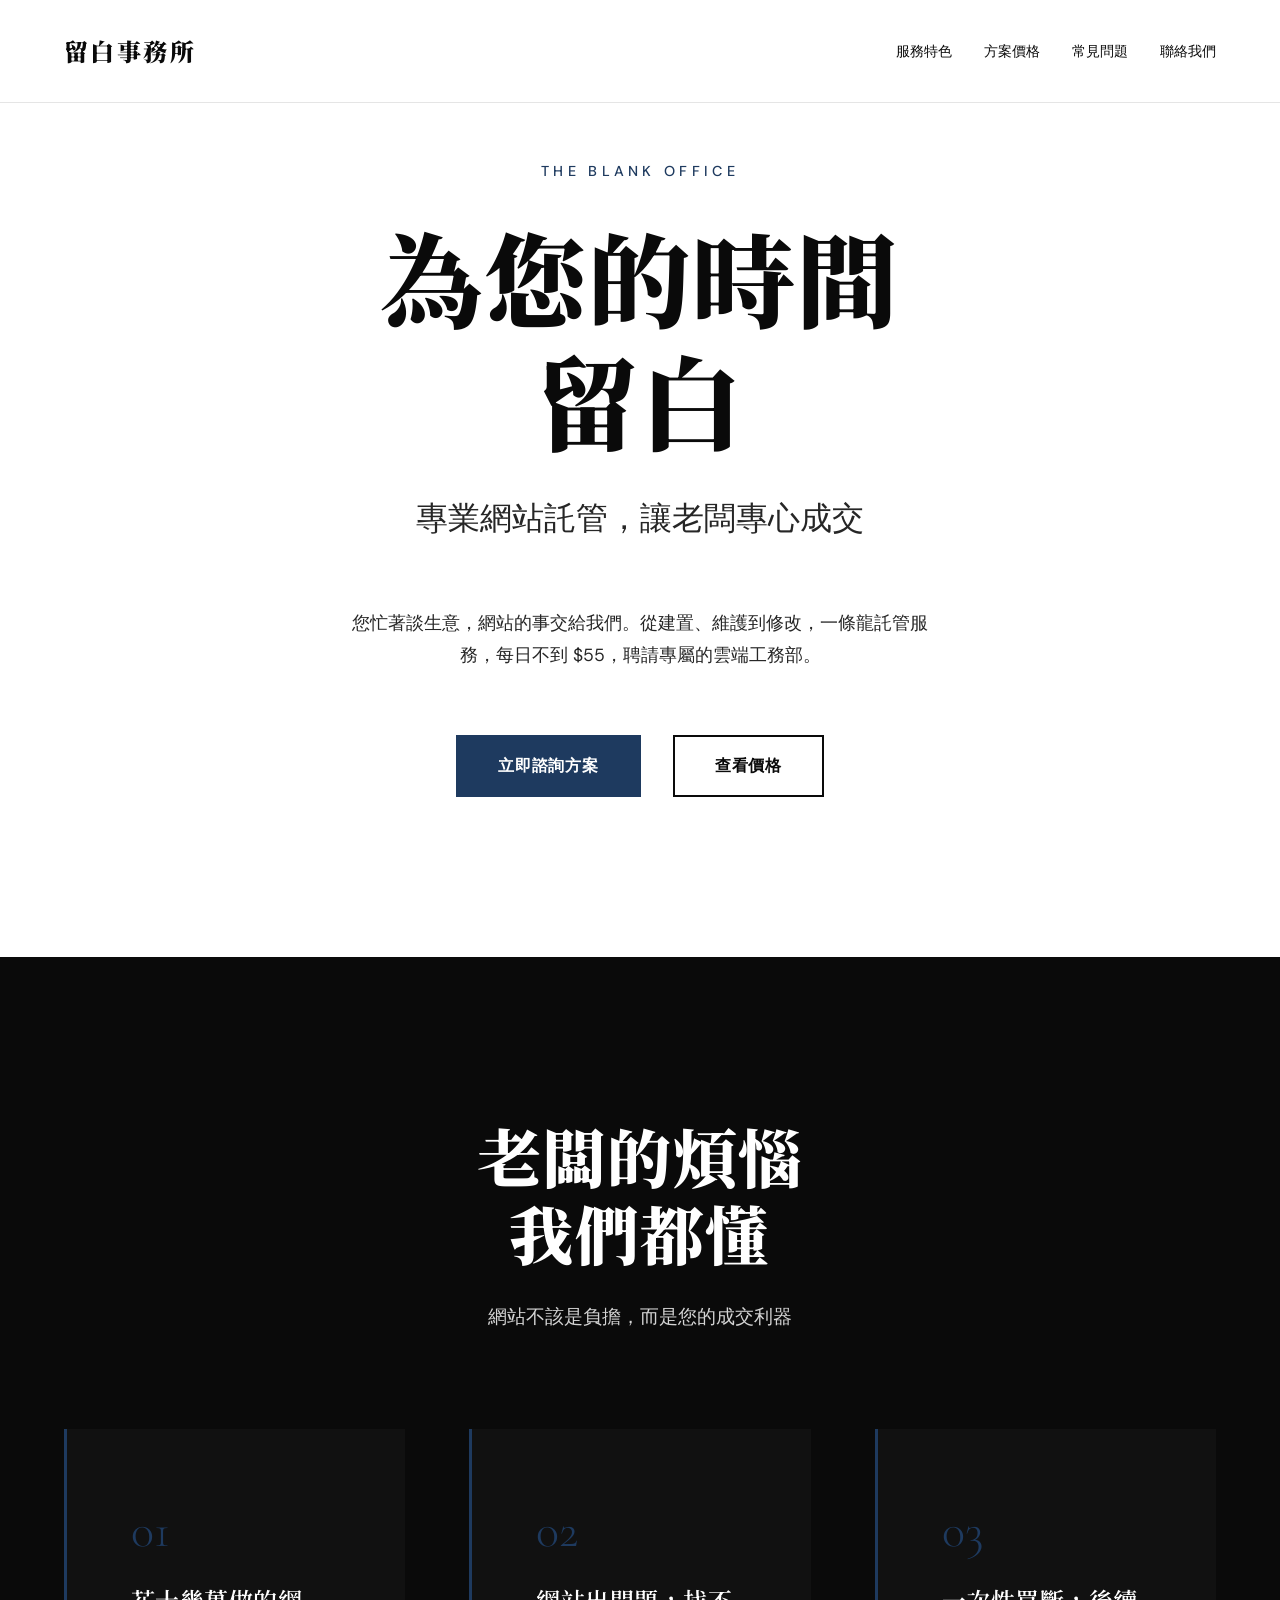
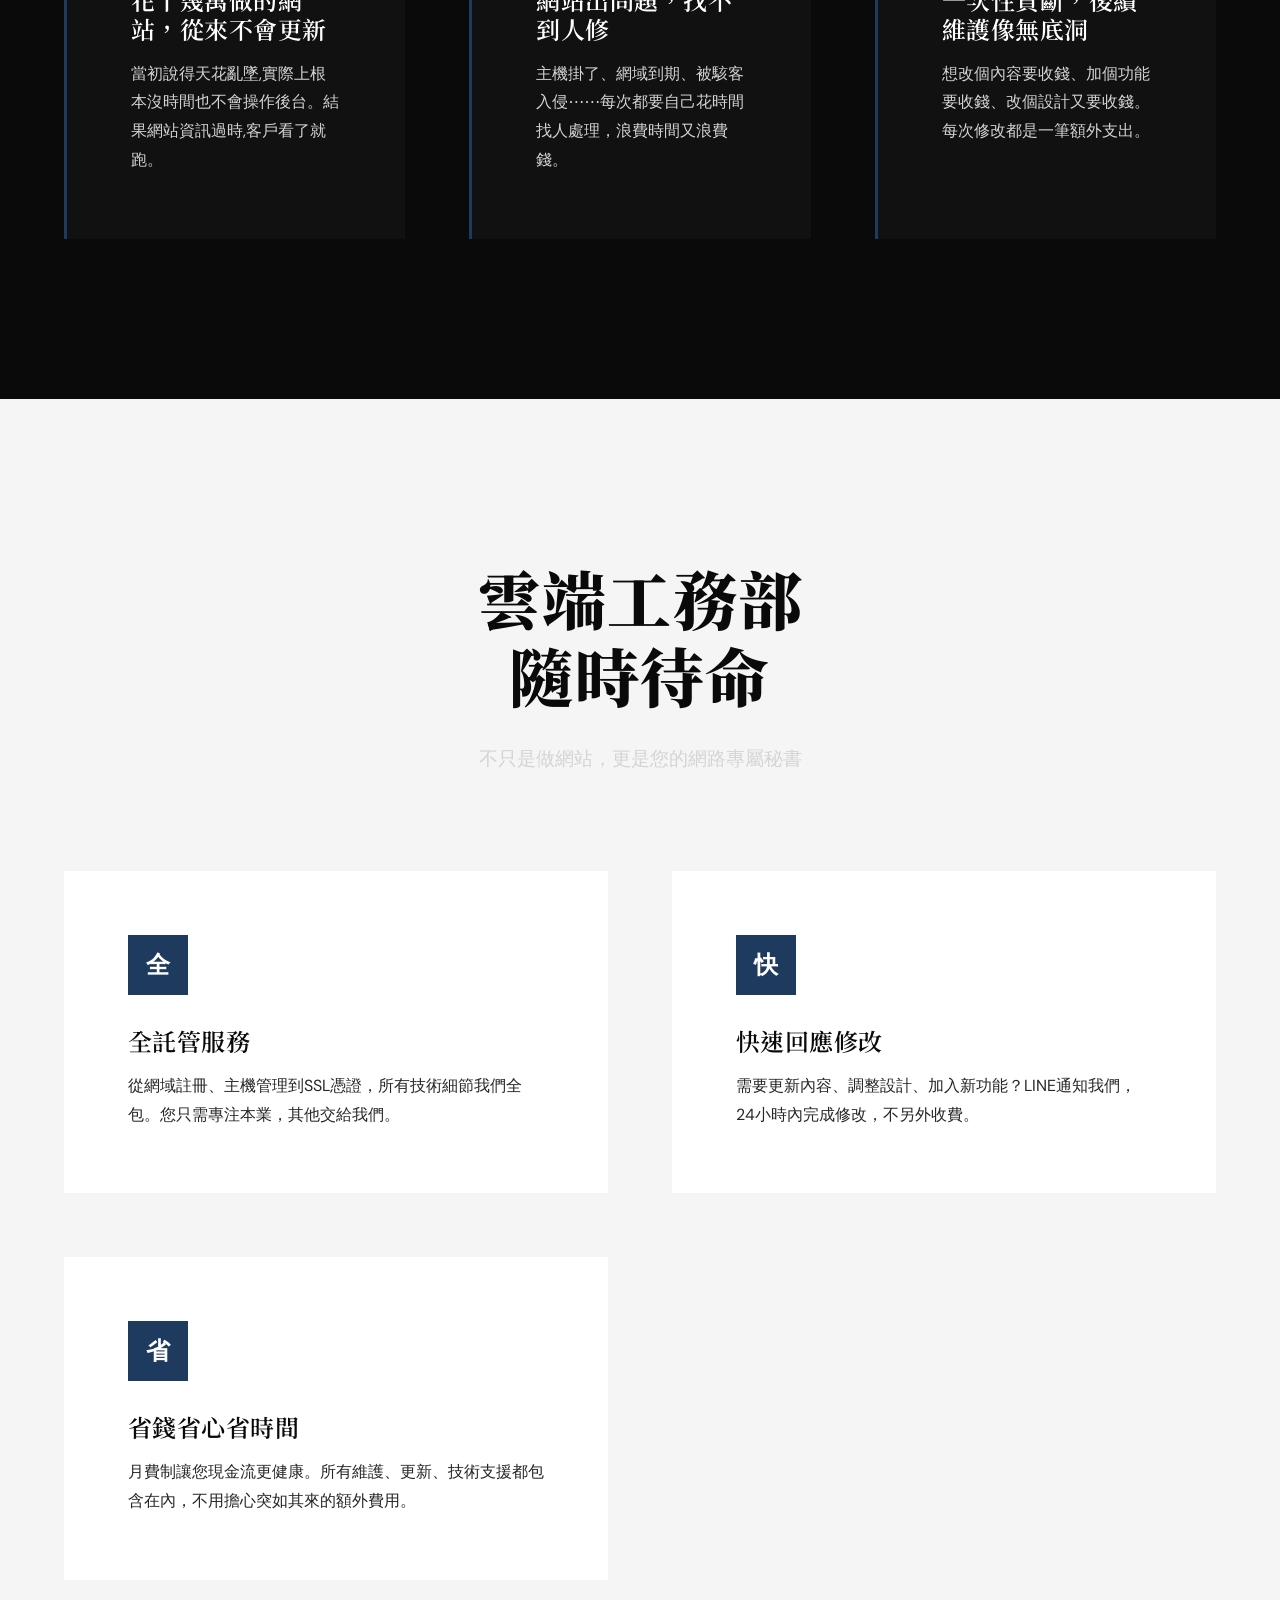
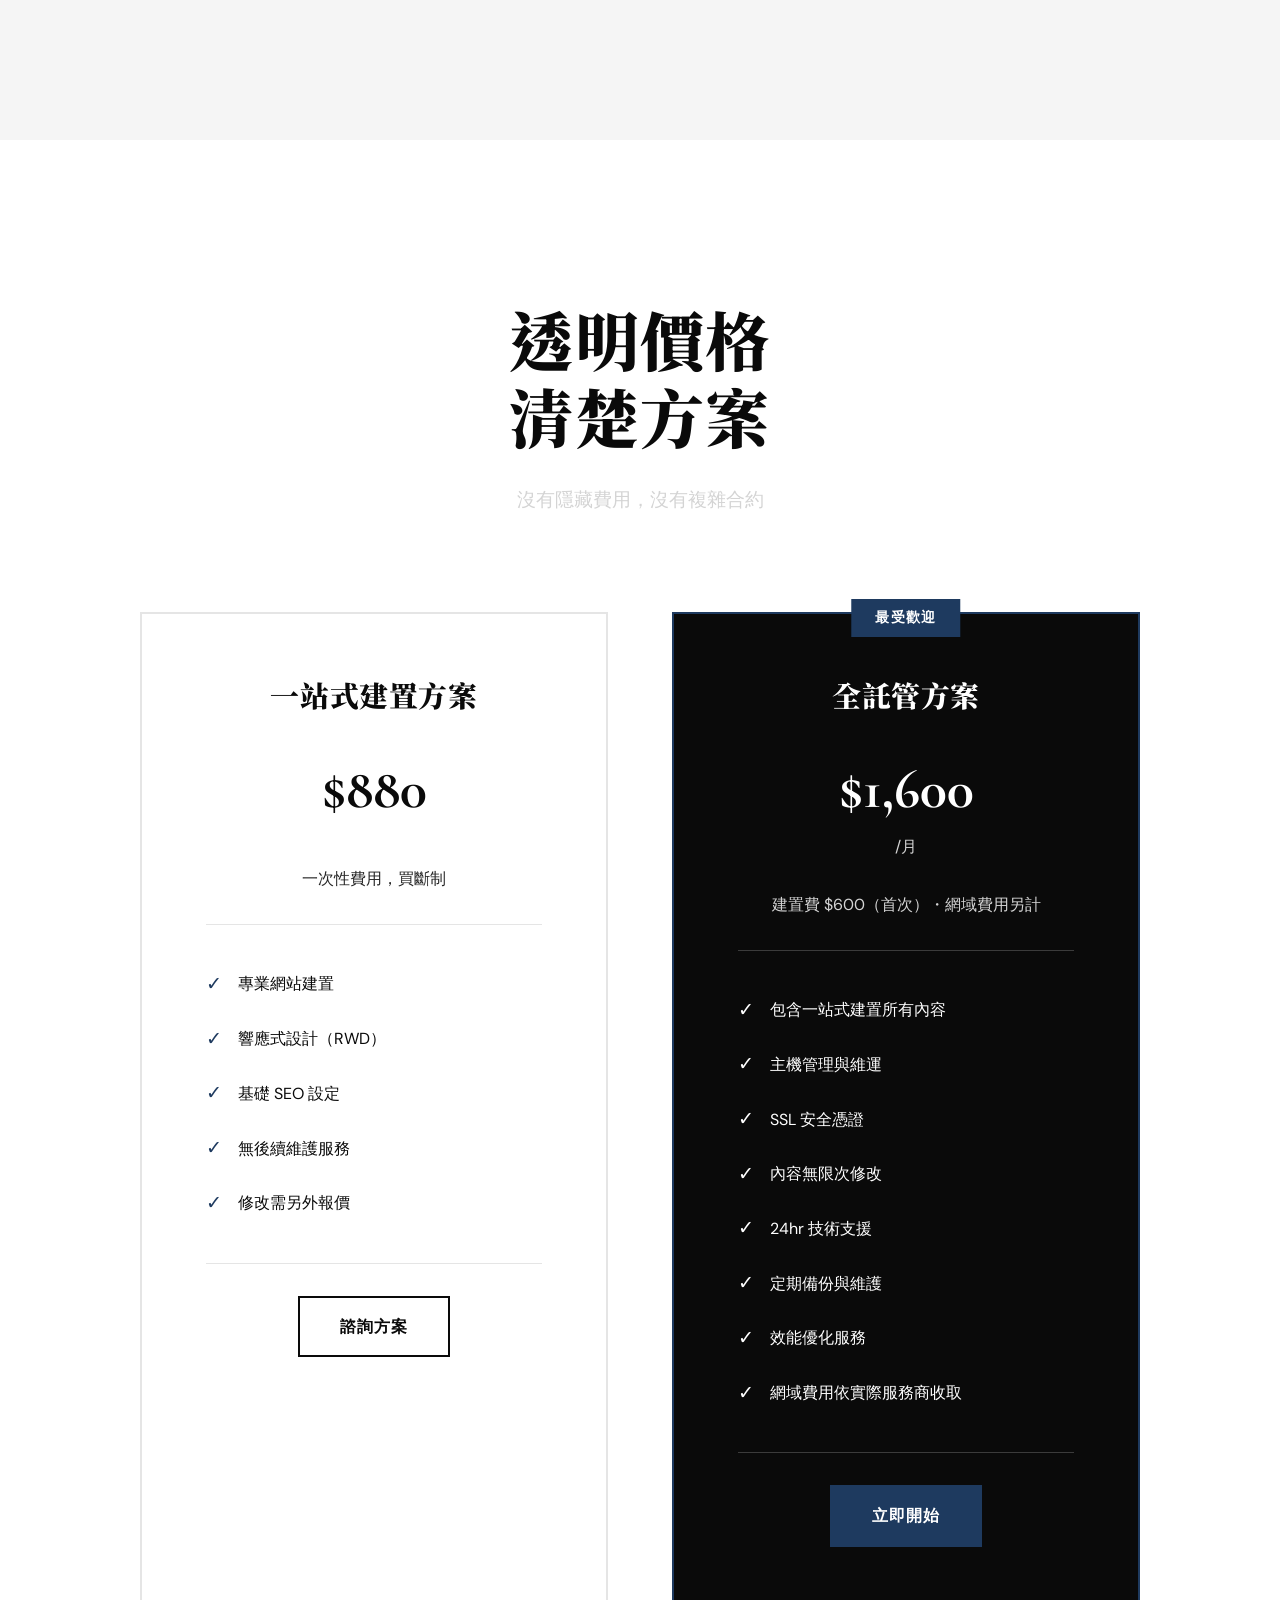
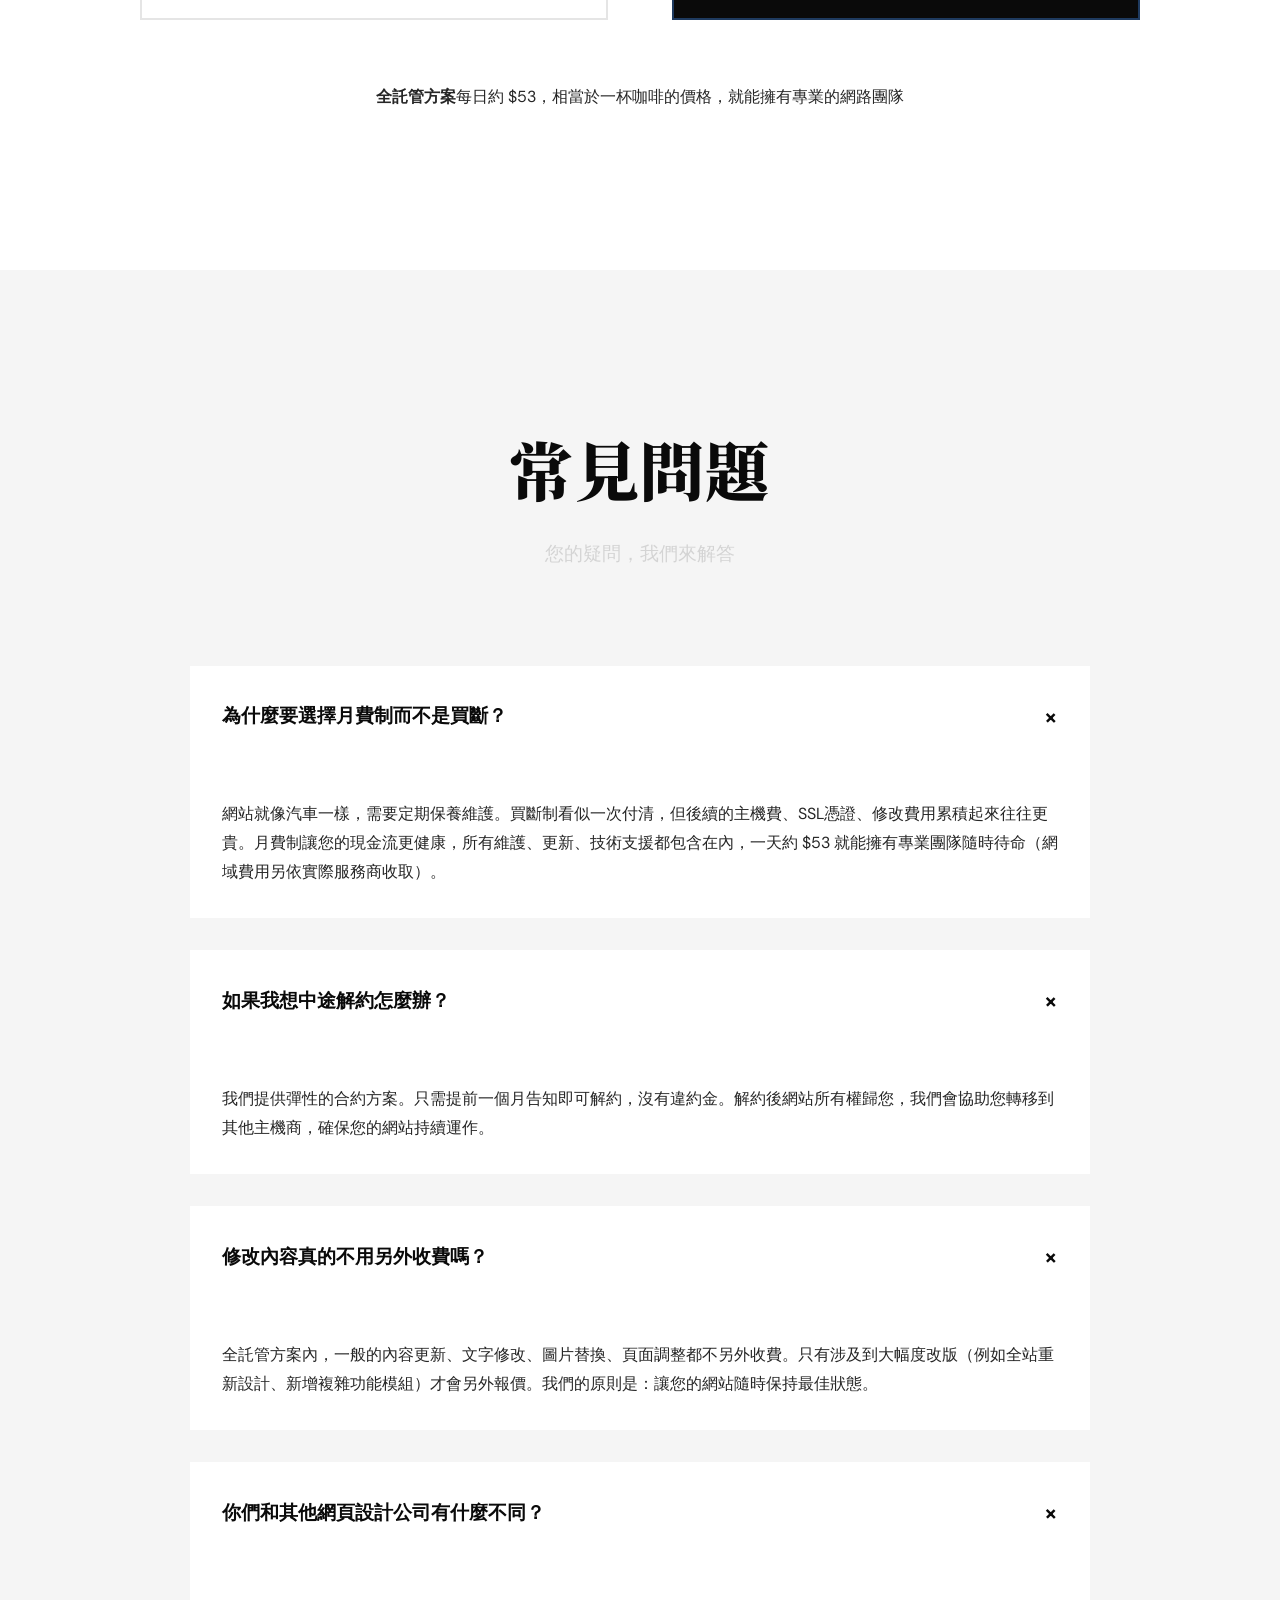
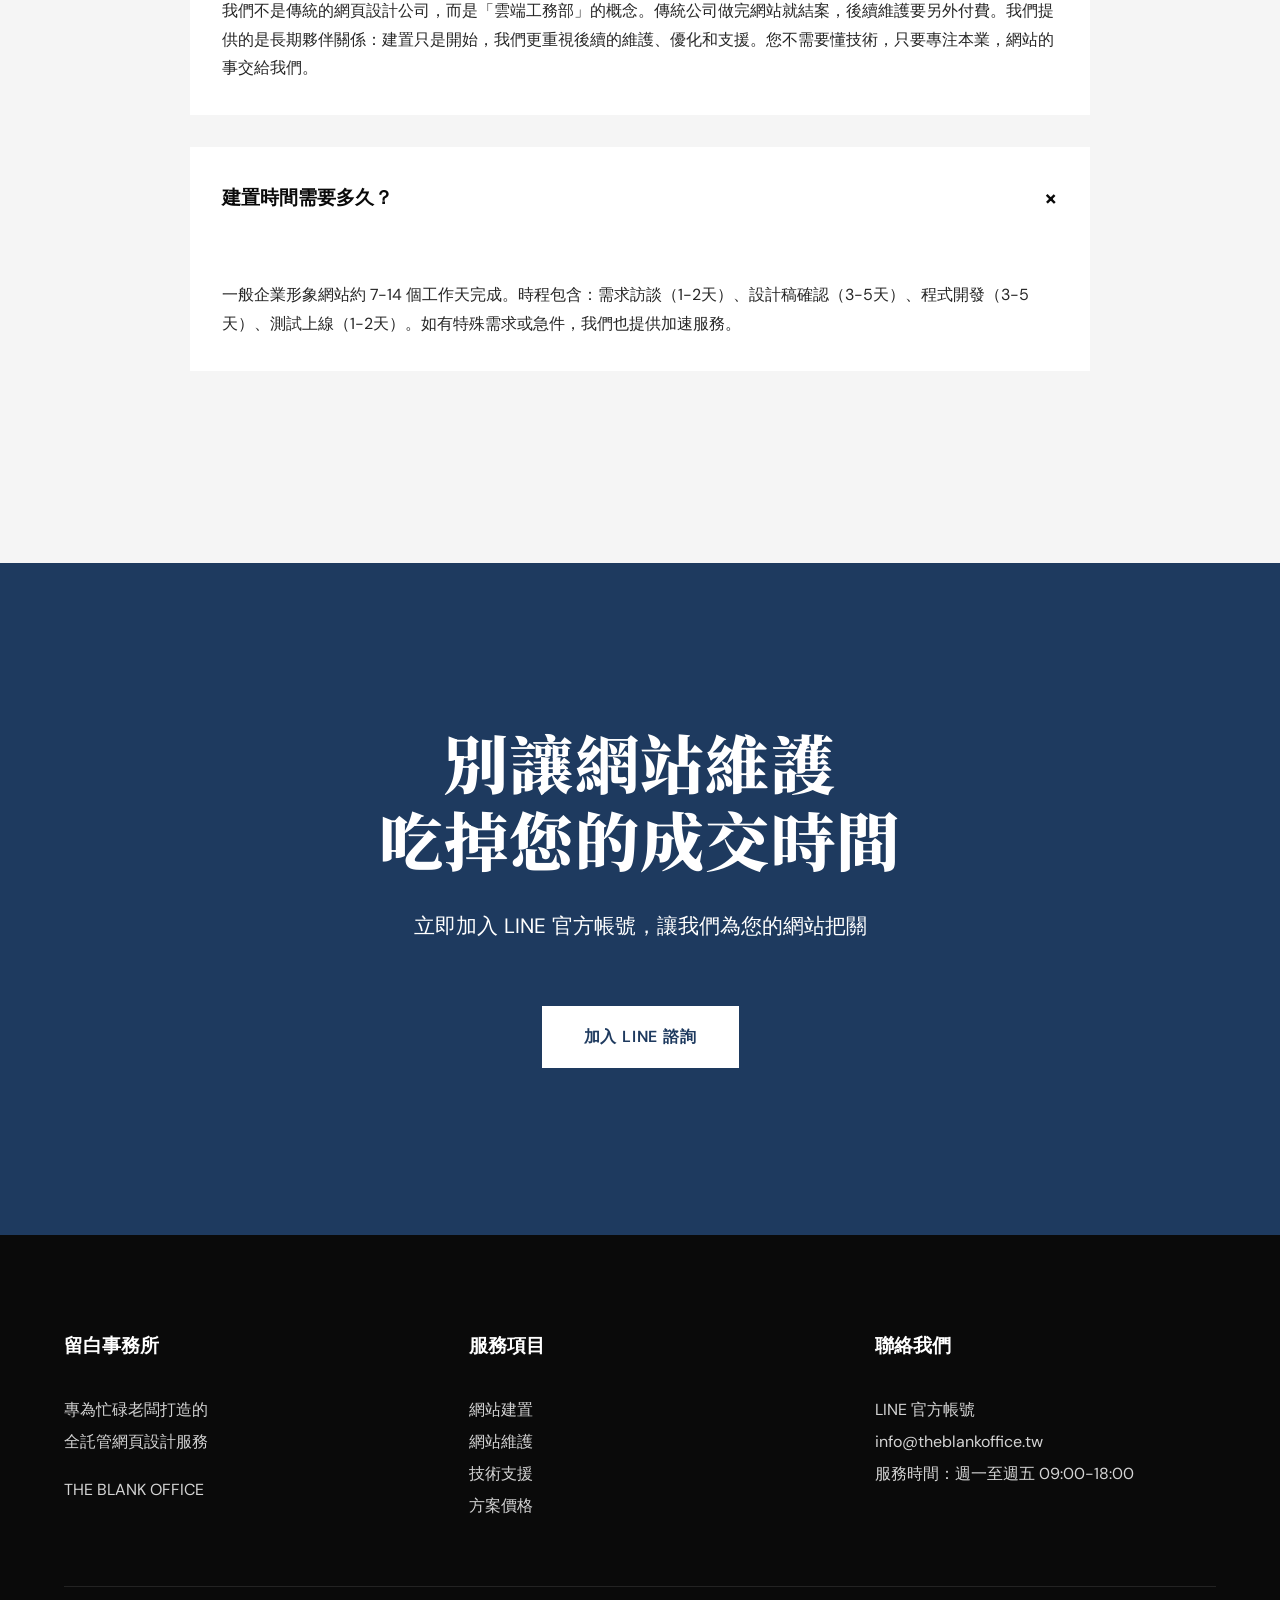
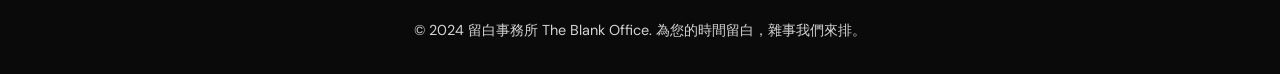
==== commit 9440cec0: "Update pricing: 一站式建置 $880, 全託管 $600+$1,600/月 - 純建置方案 $9,800 → 一站式建置方案 $880 - 全託管方案建置費 $6,800 → $600" ====
--- a/index.html
+++ b/index.html
@@ -4,7 +4,7 @@
     <meta charset="UTF-8">
     <meta name="viewport" content="width=device-width, initial-scale=1.0">
     <title>留白事務所 | 網頁設計 - 為您的時間留白</title>
-    <meta name="description" content="專為忙碌老闆打造的全託管網頁設計服務。建置$6,800，月維護$2,800。您專注賺錢，網站雜事交給我們。">
+    <meta name="description" content="專為忙碌老闆打造的全託管網頁設計服務。一站式建置$880，託管方案建置$600＋月費$1,600（網域費用另計）。您專注賺錢，網站雜事交給我們。">
     
     <!-- Fonts -->
     <link rel="preconnect" href="https://fonts.googleapis.com">
@@ -713,7 +713,7 @@
             <h1>為您的時間<br>留白</h1>
             <p class="hero-tagline">專業網站託管，讓老闆專心成交</p>
             <p class="hero-description">
-                您忙著談生意，網站的事交給我們。從建置、維護到修改，一條龍託管服務，每月不到 $100，聘請專屬的雲端工務部。
+                您忙著談生意，網站的事交給我們。從建置、維護到修改，一條龍託管服務，每日不到 $55，聘請專屬的雲端工務部。
             </p>
             <div class="cta-container">
                 <a href="https://lin.ee/KaZ8bgl" class="btn btn-primary" target="_blank">立即諮詢方案</a>
@@ -785,9 +785,9 @@
             </div>
             <div class="pricing-grid">
                 <div class="pricing-card reveal">
-                    <h3>純建置方案</h3>
+                    <h3>一站式建置方案</h3>
                     <div class="pricing-amount">
-                        <div class="price-main">$9,800</div>
+                        <div class="price-main">$880</div>
                     </div>
                     <div class="price-setup">一次性費用，買斷制</div>
                     <ul class="pricing-features">
@@ -806,18 +806,19 @@
                     <div class="pricing-badge">最受歡迎</div>
                     <h3>全託管方案</h3>
                     <div class="pricing-amount">
-                        <div class="price-main">$2,800</div>
+                        <div class="price-main">$1,600</div>
                         <div class="price-period">/月</div>
                     </div>
-                    <div class="price-setup">建置費 $6,800（首次）</div>
+                    <div class="price-setup">建置費 $600（首次）・網域費用另計</div>
                     <ul class="pricing-features">
-                        <li>包含純建置所有內容</li>
-                        <li>網域 + 主機全包</li>
+                        <li>包含一站式建置所有內容</li>
+                        <li>主機管理與維運</li>
                         <li>SSL 安全憑證</li>
                         <li>內容無限次修改</li>
                         <li>24hr 技術支援</li>
                         <li>定期備份與維護</li>
                         <li>效能優化服務</li>
+                        <li>網域費用依實際服務商收取</li>
                     </ul>
                     <div class="pricing-cta">
                         <a href="https://lin.ee/KaZ8bgl" class="btn btn-primary" target="_blank">立即開始</a>
@@ -825,7 +826,7 @@
                 </div>
             </div>
             <div style="text-align: center; margin-top: var(--spacing-lg); color: var(--color-gray-800);">
-                <p><strong>全託管方案</strong>每日不到 $100，相當於一杯咖啡的價格，就能擁有專業的網路團隊</p>
+                <p><strong>全託管方案</strong>每日約 $53，相當於一杯咖啡的價格，就能擁有專業的網路團隊</p>
             </div>
         </div>
     </section>
@@ -844,7 +845,7 @@
                         <span class="faq-toggle">+</span>
                     </div>
                     <div class="faq-answer">
-                        網站就像汽車一樣，需要定期保養維護。買斷制看似一次付清，但後續的主機費、網域費、SSL憑證、修改費用累積起來往往更貴。月費制讓您的現金流更健康，所有維護、更新、技術支援都包含在內，一天不到$100就能擁有專業團隊隨時待命。
+                        網站就像汽車一樣，需要定期保養維護。買斷制看似一次付清，但後續的主機費、SSL憑證、修改費用累積起來往往更貴。月費制讓您的現金流更健康，所有維護、更新、技術支援都包含在內，一天約 $53 就能擁有專業團隊隨時待命（網域費用另依實際服務商收取）。
                     </div>
                 </div>
                 
